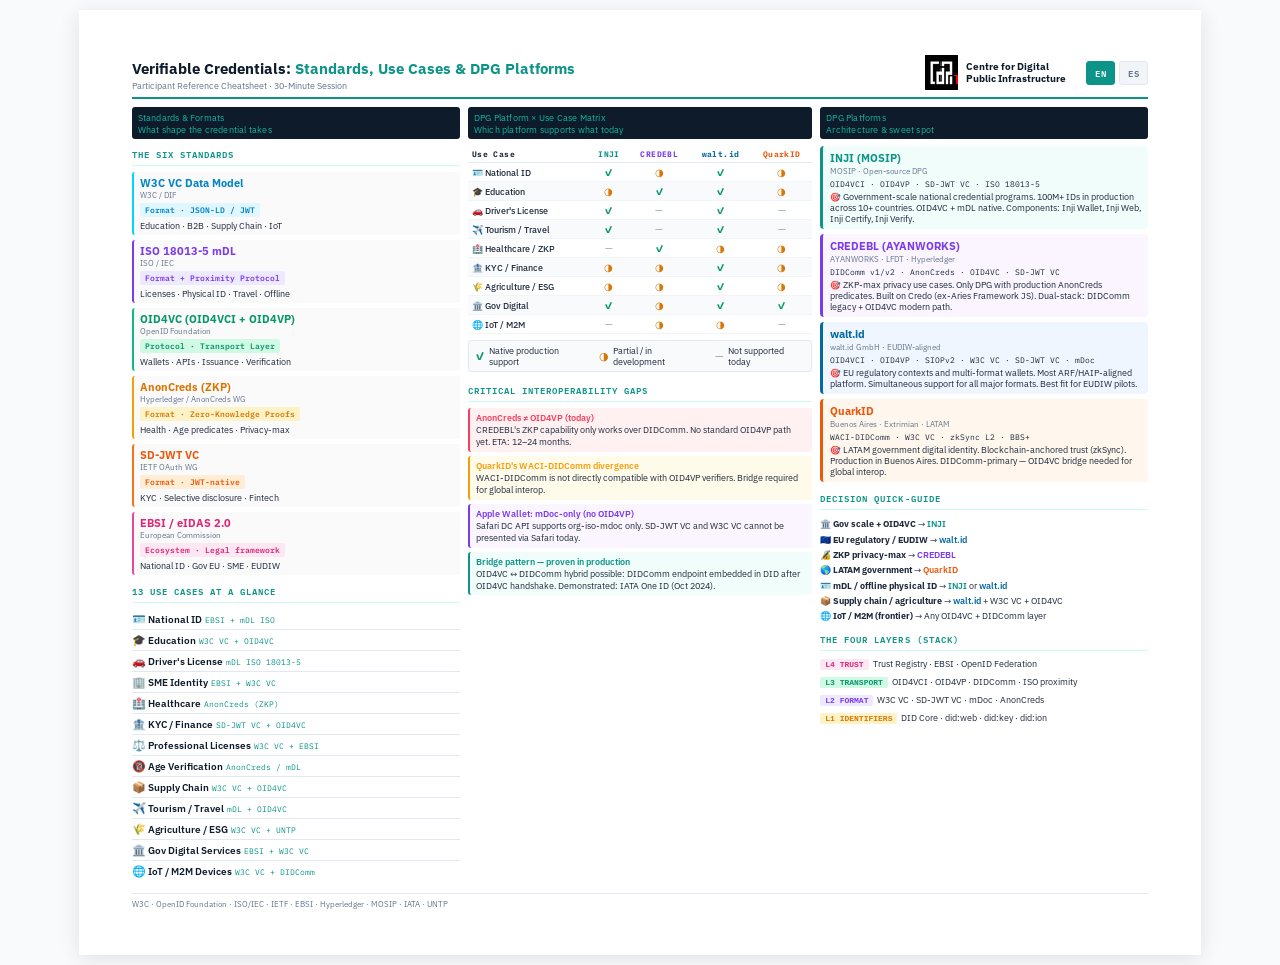
==== vc-cheatsheet.html @ 3234100b "init" ====
<!DOCTYPE html>
<html lang="en">
<head>
<meta charset="UTF-8">
<meta name="viewport" content="width=device-width, initial-scale=1.0">
<title>VC Ecosystem Cheatsheet</title>
<link rel="stylesheet" href="cheatsheet.css">
</head>
<body>
<div class="page">

  <!-- Header -->
  <div class="page-header">
    <div>
      <h1 data-i18n-html="headerTitle">Verifiable Credentials: <span>Standards, Use Cases &amp; DPG Platforms</span></h1>
      <div class="subtitle" data-i18n="headerSubtitle">Participant Reference Cheatsheet · 30-Minute Session</div>
    </div>
    <div style="display:flex;align-items:center;gap:8px;">
      <img src="[data-uri]" style="height:36px;image-rendering:pixelated;" alt="CDPI Logo">
      <div style="font-size:10px;font-weight:700;color:#0D1B2A;line-height:1.2;font-family:'IBM Plex Sans',sans-serif;">Centre for Digital<br>Public Infrastructure</div>
      <div class="lang-switcher">
        <button class="lang-btn active" data-lang="en" onclick="setLanguage('en')">EN</button>
        <button class="lang-btn" data-lang="es" onclick="setLanguage('es')">ES</button>
      </div>
    </div>
  </div>

  <!-- Body -->
  <div class="body-grid">

    <!-- COL 1: Standards + Use Cases -->
    <div>
      <div class="col-header"><span data-i18n="col1Header">Standards &amp; Formats</span><span data-i18n="col1HeaderSub">What shape the credential takes</span></div>

      <div class="section-title" data-i18n="sixStandardsTitle">The Six Standards</div>

      <div class="std-card c-w3c">
        <div class="std-name">W3C VC Data Model</div>
        <div class="std-org">W3C / DIF</div>
        <div class="std-tag">Format · JSON-LD / JWT</div>
        <div class="std-best" data-i18n="w3cBest">Education · B2B · Supply Chain · IoT</div>
      </div>
      <div class="std-card c-mdoc">
        <div class="std-name">ISO 18013-5 mDL</div>
        <div class="std-org">ISO / IEC</div>
        <div class="std-tag">Format + Proximity Protocol</div>
        <div class="std-best" data-i18n="mdocBest">Licenses · Physical ID · Travel · Offline</div>
      </div>
      <div class="std-card c-oidc">
        <div class="std-name">OID4VC (OID4VCI + OID4VP)</div>
        <div class="std-org">OpenID Foundation</div>
        <div class="std-tag">Protocol · Transport Layer</div>
        <div class="std-best" data-i18n="oidcBest">Wallets · APIs · Issuance · Verification</div>
      </div>
      <div class="std-card c-anon">
        <div class="std-name">AnonCreds (ZKP)</div>
        <div class="std-org">Hyperledger / AnonCreds WG</div>
        <div class="std-tag">Format · Zero-Knowledge Proofs</div>
        <div class="std-best" data-i18n="anonBest">Health · Age predicates · Privacy-max</div>
      </div>
      <div class="std-card c-sdjwt">
        <div class="std-name">SD-JWT VC</div>
        <div class="std-org">IETF OAuth WG</div>
        <div class="std-tag">Format · JWT-native</div>
        <div class="std-best" data-i18n="sdjwtBest">KYC · Selective disclosure · Fintech</div>
      </div>
      <div class="std-card c-ebsi">
        <div class="std-name">EBSI / eIDAS 2.0</div>
        <div class="std-org">European Commission</div>
        <div class="std-tag">Ecosystem · Legal framework</div>
        <div class="std-best" data-i18n="ebsiBest">National ID · Gov EU · SME · EUDIW</div>
      </div>

      <div class="section-title" style="margin-top:8px" data-i18n="useCasesTitle">13 Use Cases at a Glance</div>

      <div class="uc-row"><span class="uc-icon">🪪</span><span class="uc-name" data-i18n="ucNationalId">National ID</span><span class="uc-std">EBSI + mDL ISO</span></div>
      <div class="uc-row"><span class="uc-icon">🎓</span><span class="uc-name" data-i18n="ucEducation">Education</span><span class="uc-std">W3C VC + OID4VC</span></div>
      <div class="uc-row"><span class="uc-icon">🚗</span><span class="uc-name" data-i18n="ucDriverLicense">Driver's License</span><span class="uc-std">mDL ISO 18013-5</span></div>
      <div class="uc-row"><span class="uc-icon">🏢</span><span class="uc-name" data-i18n="ucSME">SME Identity</span><span class="uc-std">EBSI + W3C VC</span></div>
      <div class="uc-row"><span class="uc-icon">🏥</span><span class="uc-name" data-i18n="ucHealthcare">Healthcare</span><span class="uc-std">AnonCreds (ZKP)</span></div>
      <div class="uc-row"><span class="uc-icon">🏦</span><span class="uc-name" data-i18n="ucKYC">KYC / Finance</span><span class="uc-std">SD-JWT VC + OID4VC</span></div>
      <div class="uc-row"><span class="uc-icon">⚖️</span><span class="uc-name" data-i18n="ucProfLicenses">Professional Licenses</span><span class="uc-std">W3C VC + EBSI</span></div>
      <div class="uc-row"><span class="uc-icon">🔞</span><span class="uc-name" data-i18n="ucAgeVerif">Age Verification</span><span class="uc-std">AnonCreds / mDL</span></div>
      <div class="uc-row"><span class="uc-icon">📦</span><span class="uc-name" data-i18n="ucSupplyChain">Supply Chain</span><span class="uc-std">W3C VC + OID4VC</span></div>
      <div class="uc-row"><span class="uc-icon">✈️</span><span class="uc-name" data-i18n="ucTourism">Tourism / Travel</span><span class="uc-std">mDL + OID4VC</span></div>
      <div class="uc-row"><span class="uc-icon">🌾</span><span class="uc-name" data-i18n="ucAgriculture">Agriculture / ESG</span><span class="uc-std">W3C VC + UNTP</span></div>
      <div class="uc-row"><span class="uc-icon">🏛️</span><span class="uc-name" data-i18n="ucGovDigital">Gov Digital Services</span><span class="uc-std">EBSI + W3C VC</span></div>
      <div class="uc-row"><span class="uc-icon">🌐</span><span class="uc-name" data-i18n="ucIoT">IoT / M2M Devices</span><span class="uc-std">W3C VC + DIDComm</span></div>
    </div>

    <!-- COL 2: Matrix -->
    <div>
      <div class="col-header"><span data-i18n="col2Header">DPG Platform × Use Case Matrix</span><span data-i18n="col2HeaderSub">Which platform supports what today</span></div>
      <div class="matrix-wrap">
        <table class="matrix">
          <thead>
            <tr>
              <th style="text-align:left" data-i18n="matrixUseCase">Use Case</th>
              <th class="th-inji">INJI</th>
              <th class="th-credebl">CREDEBL</th>
              <th class="th-walt">walt.id</th>
              <th class="th-quark">QuarkID</th>
            </tr>
          </thead>
          <tbody>
            <tr><td data-i18n="matrixNationalId">🪪 National ID</td>         <td class="ck">✓</td><td class="pr">◑</td><td class="ck">✓</td><td class="pr">◑</td></tr>
            <tr><td data-i18n="matrixEducation">🎓 Education</td>             <td class="pr">◑</td><td class="ck">✓</td><td class="ck">✓</td><td class="pr">◑</td></tr>
            <tr><td data-i18n="matrixDriverLicense">🚗 Driver's License</td>  <td class="ck">✓</td><td class="no">—</td><td class="ck">✓</td><td class="no">—</td></tr>
            <tr><td data-i18n="matrixTourism">✈️ Tourism / Travel</td>        <td class="ck">✓</td><td class="no">—</td><td class="ck">✓</td><td class="no">—</td></tr>
            <tr><td data-i18n="matrixHealthcare">🏥 Healthcare / ZKP</td>     <td class="no">—</td><td class="ck">✓</td><td class="pr">◑</td><td class="pr">◑</td></tr>
            <tr><td data-i18n="matrixKYC">🏦 KYC / Finance</td>              <td class="pr">◑</td><td class="pr">◑</td><td class="ck">✓</td><td class="pr">◑</td></tr>
            <tr><td data-i18n="matrixAgriculture">🌾 Agriculture / ESG</td>   <td class="pr">◑</td><td class="pr">◑</td><td class="ck">✓</td><td class="pr">◑</td></tr>
            <tr><td data-i18n="matrixGovDigital">🏛️ Gov Digital</td>          <td class="ck">✓</td><td class="pr">◑</td><td class="ck">✓</td><td class="ck">✓</td></tr>
            <tr><td data-i18n="matrixIoT">🌐 IoT / M2M</td>                  <td class="no">—</td><td class="pr">◑</td><td class="pr">◑</td><td class="no">—</td></tr>
          </tbody>
        </table>
        <div class="legend-row">
          <div class="legend-item"><span class="ck" style="font-size:11px">✓</span> <span data-i18n="legendNative">Native production support</span></div>
          <div class="legend-item"><span class="pr" style="font-size:11px">◑</span> <span data-i18n="legendPartial">Partial / in development</span></div>
          <div class="legend-item"><span class="no" style="font-size:11px">—</span> <span data-i18n="legendNot">Not supported today</span></div>
        </div>
      </div>

      <div class="section-title" style="margin-top:10px" data-i18n="gapsTitle">Critical Interoperability Gaps</div>

      <div class="gap-box gap-rose">
        <div class="gap-title" data-i18n="gap1Title">AnonCreds ≠ OID4VP (today)</div>
        <div class="gap-body" data-i18n="gap1Body">CREDEBL's ZKP capability only works over DIDComm. No standard OID4VP path yet. ETA: 12–24 months.</div>
      </div>
      <div class="gap-box gap-amber">
        <div class="gap-title" data-i18n="gap2Title">QuarkID's WACI-DIDComm divergence</div>
        <div class="gap-body" data-i18n="gap2Body">WACI-DIDComm is not directly compatible with OID4VP verifiers. Bridge required for global interop.</div>
      </div>
      <div class="gap-box gap-purple">
        <div class="gap-title" data-i18n="gap3Title">Apple Wallet: mDoc-only (no OID4VP)</div>
        <div class="gap-body" data-i18n="gap3Body">Safari DC API supports org-iso-mdoc only. SD-JWT VC and W3C VC cannot be presented via Safari today.</div>
      </div>
      <div class="gap-box gap-teal">
        <div class="gap-title" data-i18n="gap4Title">Bridge pattern — proven in production</div>
        <div class="gap-body" data-i18n="gap4Body">OID4VC ↔ DIDComm hybrid possible: DIDComm endpoint embedded in DID after OID4VC handshake. Demonstrated: IATA One ID (Oct 2024).</div>
      </div>
    </div>

    <!-- COL 3: DPG Platforms + Decision guide -->
    <div>
      <div class="col-header"><span data-i18n="col3Header">DPG Platforms</span><span data-i18n="col3HeaderSub">Architecture &amp; sweet spot</span></div>

      <div class="dpg-card dpg-inji">
        <div class="dpg-name">INJI (MOSIP)</div>
        <div class="dpg-org">MOSIP · Open-source DPG</div>
        <div class="dpg-stack">OID4VCI · OID4VP · SD-JWT VC · ISO 18013-5</div>
        <div class="dpg-sweet" data-i18n="injiSweet">🎯 Government-scale national credential programs. 100M+ IDs in production across 10+ countries. OID4VC + mDL native. Components: Inji Wallet, Inji Web, Inji Certify, Inji Verify.</div>
      </div>

      <div class="dpg-card dpg-credebl">
        <div class="dpg-name">CREDEBL (AYANWORKS)</div>
        <div class="dpg-org">AYANWORKS · LFDT · Hyperledger</div>
        <div class="dpg-stack">DIDComm v1/v2 · AnonCreds · OID4VC · SD-JWT VC</div>
        <div class="dpg-sweet" data-i18n="credeblSweet">🎯 ZKP-max privacy use cases. Only DPG with production AnonCreds predicates. Built on Credo (ex-Aries Framework JS). Dual-stack: DIDComm legacy + OID4VC modern path.</div>
      </div>

      <div class="dpg-card dpg-walt">
        <div class="dpg-name">walt.id</div>
        <div class="dpg-org">walt.id GmbH · EUDIW-aligned</div>
        <div class="dpg-stack">OID4VCI · OID4VP · SIOPv2 · W3C VC · SD-JWT VC · mDoc</div>
        <div class="dpg-sweet" data-i18n="waltSweet">🎯 EU regulatory contexts and multi-format wallets. Most ARF/HAIP-aligned platform. Simultaneous support for all major formats. Best fit for EUDIW pilots.</div>
      </div>

      <div class="dpg-card dpg-quark">
        <div class="dpg-name">QuarkID</div>
        <div class="dpg-org">Buenos Aires · Extrimian · LATAM</div>
        <div class="dpg-stack">WACI-DIDComm · W3C VC · zkSync L2 · BBS+</div>
        <div class="dpg-sweet" data-i18n="quarkSweet">🎯 LATAM government digital identity. Blockchain-anchored trust (zkSync). Production in Buenos Aires. DIDComm-primary — OID4VC bridge needed for global interop.</div>
      </div>

      <div class="section-title" style="margin-top:8px" data-i18n="decisionTitle">Decision Quick-Guide</div>

      <div style="font-size: 9px; line-height: 1.7; color: var(--dgray);">
        <div data-i18n-html="d1">🏛️ <strong>Gov scale + OID4VC</strong> → <span style="color:var(--inji);font-weight:600">INJI</span></div>
        <div data-i18n-html="d2">🇪🇺 <strong>EU regulatory / EUDIW</strong> → <span style="color:var(--walt);font-weight:600">walt.id</span></div>
        <div data-i18n-html="d3">🔏 <strong>ZKP privacy-max</strong> → <span style="color:var(--credebl);font-weight:600">CREDEBL</span></div>
        <div data-i18n-html="d4">🌎 <strong>LATAM government</strong> → <span style="color:var(--quark);font-weight:600">QuarkID</span></div>
        <div data-i18n-html="d5">🪪 <strong>mDL / offline physical ID</strong> → <span style="color:var(--inji);font-weight:600">INJI</span> or <span style="color:var(--walt);font-weight:600">walt.id</span></div>
        <div data-i18n-html="d6">📦 <strong>Supply chain / agriculture</strong> → <span style="color:var(--walt);font-weight:600">walt.id</span> + W3C VC + OID4VC</div>
        <div data-i18n-html="d7">🌐 <strong>IoT / M2M (frontier)</strong> → Any OID4VC + DIDComm layer</div>
      </div>

      <div class="section-title" style="margin-top:8px" data-i18n="stackTitle">The Four Layers (Stack)</div>
      <div style="font-size:9px; line-height:1.65;">
        <div style="margin-bottom:3px"><span style="background:#fce7f3;color:#db2777;padding:1px 5px;border-radius:2px;font-family:monospace;font-size:8px;font-weight:600">L4 TRUST</span> &nbsp;<span data-i18n="l4text">Trust Registry · EBSI · OpenID Federation</span></div>
        <div style="margin-bottom:3px"><span style="background:#d1fae5;color:#059669;padding:1px 5px;border-radius:2px;font-family:monospace;font-size:8px;font-weight:600">L3 TRANSPORT</span> &nbsp;<span data-i18n="l3text">OID4VCI · OID4VP · DIDComm · ISO proximity</span></div>
        <div style="margin-bottom:3px"><span style="background:#ede9fe;color:#7c3aed;padding:1px 5px;border-radius:2px;font-family:monospace;font-size:8px;font-weight:600">L2 FORMAT</span> &nbsp;<span data-i18n="l2text">W3C VC · SD-JWT VC · mDoc · AnonCreds</span></div>
        <div><span style="background:#fef3c7;color:#d97706;padding:1px 5px;border-radius:2px;font-family:monospace;font-size:8px;font-weight:600">L1 IDENTIFIERS</span> &nbsp;<span data-i18n="l1text">DID Core · did:web · did:key · did:ion</span></div>
      </div>
    </div>

  </div><!-- /body-grid -->

  <!-- Footer -->
  <div class="page-footer">
    <span data-i18n="footer">W3C · OpenID Foundation · ISO/IEC · IETF · EBSI · Hyperledger · MOSIP · IATA · UNTP</span>
  </div>

</div><!-- /page -->
<script src="cheatsheet.js"></script>
</body>
</html>
---- cheatsheet.css ----
@import url('https://fonts.googleapis.com/css2?family=IBM+Plex+Mono:wght@400;600&family=IBM+Plex+Sans:wght@300;400;600;700&display=swap');

:root {
  --navy: #0D1B2A; --teal: #0D9488; --teal2: #14B8A6; --mint: #ccfbf1;
  --white: #ffffff; --off: #f0fdf9; --lgray: #e2e8f0; --gray: #64748b;
  --dgray: #1e293b; --amber: #f59e0b; --rose: #f43f5e;
  --purple: #7c3aed; --orange: #ea580c; --blue: #0369a1; --green: #10b981;
  --inji: #0D9488; --credebl: #7c3aed; --walt: #0369a1; --quark: #ea580c;
}

* { margin: 0; padding: 0; box-sizing: border-box; }

body {
  font-family: 'IBM Plex Sans', sans-serif;
  background: #f8fafc;
  color: var(--dgray);
  font-size: 11px;
}

@media print {
  body { background: white; }
  .page { box-shadow: none !important; }
  .lang-switcher { display: none !important; }
}

.page {
  width: 297mm; min-height: 210mm;
  margin: 10px auto; padding: 12mm 14mm;
  background: white;
  box-shadow: 0 4px 20px rgba(0,0,0,0.1);
  display: grid;
  grid-template-rows: auto 1fr;
  gap: 8px;
}

/* ── Header ── */
.page-header {
  display: flex; justify-content: space-between; align-items: flex-end;
  padding-bottom: 6px; border-bottom: 2px solid var(--teal);
}
.page-header h1 { font-size: 15px; font-weight: 700; color: var(--navy); }
.page-header h1 span { color: var(--teal); }
.page-header .subtitle { font-size: 9px; color: var(--gray); margin-top: 2px; }
.logo-placeholder {
  border: 1px dashed var(--lgray); padding: 4px 10px; border-radius: 4px;
  font-size: 8px; color: var(--gray); font-family: 'IBM Plex Mono', monospace;
  text-transform: uppercase; letter-spacing: 0.1em;
}

/* ── Lang switcher ── */
.lang-switcher {
  display: flex; gap: 4px; align-items: center; margin-left: 12px;
}
.lang-btn {
  background: #f1f5f9; border: 1px solid var(--lgray); border-radius: 3px;
  color: var(--gray); font-family: 'IBM Plex Mono', monospace; font-size: 9px;
  font-weight: 600; padding: 3px 8px; cursor: pointer; transition: all 0.15s;
  letter-spacing: 0.06em;
}
.lang-btn:hover { border-color: var(--teal); color: var(--teal); }
.lang-btn.active { background: var(--teal); border-color: var(--teal); color: white; }

/* ── 3-col main layout ── */
.body-grid {
  display: grid;
  grid-template-columns: 1fr 1.05fr 1fr;
  gap: 8px;
}

/* ── Section titles ── */
.section-title {
  font-family: 'IBM Plex Mono', monospace;
  font-size: 8.5px; font-weight: 600; letter-spacing: 0.12em;
  text-transform: uppercase; color: var(--teal);
  border-bottom: 1px solid var(--mint);
  padding-bottom: 3px; margin-bottom: 6px;
}

/* ── Standards cards ── */
.std-card {
  border-left: 2.5px solid; border-radius: 3px;
  padding: 4px 6px; margin-bottom: 5px;
  background: #fafafa;
}
.std-name { font-size: 11px; font-weight: 700; }
.std-org  { font-size: 8px; color: var(--gray); margin-bottom: 2px; }
.std-tag  { display: inline-block; font-family: 'IBM Plex Mono', monospace; font-size: 7.5px; font-weight: 600; padding: 1px 5px; border-radius: 2px; margin-bottom: 3px; }
.std-best { font-size: 9px; color: var(--dgray); }

.c-w3c    { border-color: #00d4ff; }
.c-w3c    .std-name { color: #0284c7; }
.c-w3c    .std-tag  { background: #e0f7ff; color: #0284c7; }
.c-mdoc   { border-color: #7c3aed; }
.c-mdoc   .std-name { color: #7c3aed; }
.c-mdoc   .std-tag  { background: #ede9fe; color: #7c3aed; }
.c-oidc   { border-color: #10b981; }
.c-oidc   .std-name { color: #059669; }
.c-oidc   .std-tag  { background: #d1fae5; color: #059669; }
.c-anon   { border-color: #f59e0b; }
.c-anon   .std-name { color: #d97706; }
.c-anon   .std-tag  { background: #fef3c7; color: #d97706; }
.c-sdjwt  { border-color: #f97316; }
.c-sdjwt  .std-name { color: #ea580c; }
.c-sdjwt  .std-tag  { background: #ffedd5; color: #ea580c; }
.c-ebsi   { border-color: #ec4899; }
.c-ebsi   .std-name { color: #db2777; }
.c-ebsi   .std-tag  { background: #fce7f3; color: #db2777; }

/* ── Use case list ── */
.uc-row {
  display: grid; grid-template-columns: 1.4em auto 1fr;
  gap: 3px; align-items: baseline;
  padding: 3px 0; border-bottom: 1px solid var(--lgray);
  font-size: 9.5px;
}
.uc-row:last-child { border-bottom: none; }
.uc-icon { font-size: 11px; }
.uc-name { font-weight: 600; color: var(--navy); white-space: nowrap; }
.uc-std  { font-family: 'IBM Plex Mono', monospace; font-size: 8px; color: var(--teal); }

/* ── Matrix table ── */
.matrix-wrap { overflow: visible; }
.matrix { width: 100%; border-collapse: collapse; font-size: 9px; }
.matrix thead th {
  padding: 3px 4px; text-align: center;
  font-family: 'IBM Plex Mono', monospace; font-size: 8px;
  font-weight: 700; letter-spacing: 0.05em;
  border-bottom: 1.5px solid var(--lgray);
  white-space: nowrap;
}
.matrix thead th:first-child { text-align: left; }
.matrix tbody td {
  padding: 2.5px 4px; border-bottom: 1px solid #f1f5f9;
  text-align: center; font-size: 10px;
}
.matrix tbody td:first-child {
  text-align: left; font-size: 9px; font-weight: 500; color: var(--dgray);
  white-space: nowrap;
}
.matrix tbody tr:nth-child(even) td { background: #f8fafc; }
.ck  { color: #059669; font-weight: 700; }
.pr  { color: #d97706; }
.no  { color: #94a3b8; }

.th-inji    { color: var(--inji) !important; }
.th-credebl { color: var(--credebl) !important; }
.th-walt    { color: var(--walt) !important; }
.th-quark   { color: var(--quark) !important; }

/* ── DPG cards ── */
.dpg-card {
  border-radius: 4px; padding: 5px 7px; margin-bottom: 5px;
  border-left: 3px solid;
}
.dpg-name { font-size: 11px; font-weight: 700; margin-bottom: 1px; }
.dpg-org  { font-size: 8px; color: var(--gray); }
.dpg-stack { font-family: 'IBM Plex Mono', monospace; font-size: 7.5px; margin: 3px 0 2px; color: var(--dgray); }
.dpg-sweet { font-size: 8.5px; color: var(--dgray); }
.dpg-inji    { border-color: var(--inji); background: #f0fdfa; }
.dpg-credebl { border-color: var(--credebl); background: #faf5ff; }
.dpg-walt    { border-color: var(--walt); background: #eff6ff; }
.dpg-quark   { border-color: var(--quark); background: #fff7ed; }
.dpg-inji    .dpg-name { color: var(--inji); }
.dpg-credebl .dpg-name { color: var(--credebl); }
.dpg-walt    .dpg-name { color: var(--walt); }
.dpg-quark   .dpg-name { color: var(--quark); }

/* ── Gap boxes ── */
.gap-box {
  border-radius: 3px; padding: 4px 6px; margin-bottom: 4px;
  border-left: 2.5px solid;
}
.gap-title { font-weight: 600; font-size: 9px; margin-bottom: 1px; }
.gap-body  { font-size: 8.5px; color: var(--dgray); line-height: 1.4; }
.gap-rose   { border-color: var(--rose); background: #fff1f2; }
.gap-rose   .gap-title { color: var(--rose); }
.gap-amber  { border-color: var(--amber); background: #fffbeb; }
.gap-amber  .gap-title { color: var(--amber); }
.gap-purple { border-color: var(--purple); background: #faf5ff; }
.gap-purple .gap-title { color: var(--purple); }
.gap-teal   { border-color: var(--teal); background: #f0fdfa; }
.gap-teal   .gap-title { color: var(--teal); }

/* ── Legend ── */
.legend-row {
  display: flex; gap: 12px; align-items: center;
  padding: 4px 6px; background: #f8fafc; border-radius: 3px;
  margin-top: 6px; font-size: 9px; border: 1px solid var(--lgray);
}
.legend-item { display: flex; align-items: center; gap: 4px; }

/* ── Footer ── */
.page-footer {
  grid-column: 1/-1; display: flex; justify-content: space-between;
  align-items: center; padding-top: 5px;
  border-top: 1px solid var(--lgray); font-size: 8px; color: var(--gray);
  margin-top: 4px;
}

/* ── Column headers ── */
.col-header {
  background: var(--navy); color: white; border-radius: 3px;
  padding: 4px 6px; font-size: 10px; font-weight: 700;
  margin-bottom: 7px; letter-spacing: 0.02em;
}
.col-header span { color: var(--teal2); font-size: 8.5px; font-weight: 400; display: block; margin-top: 1px; }
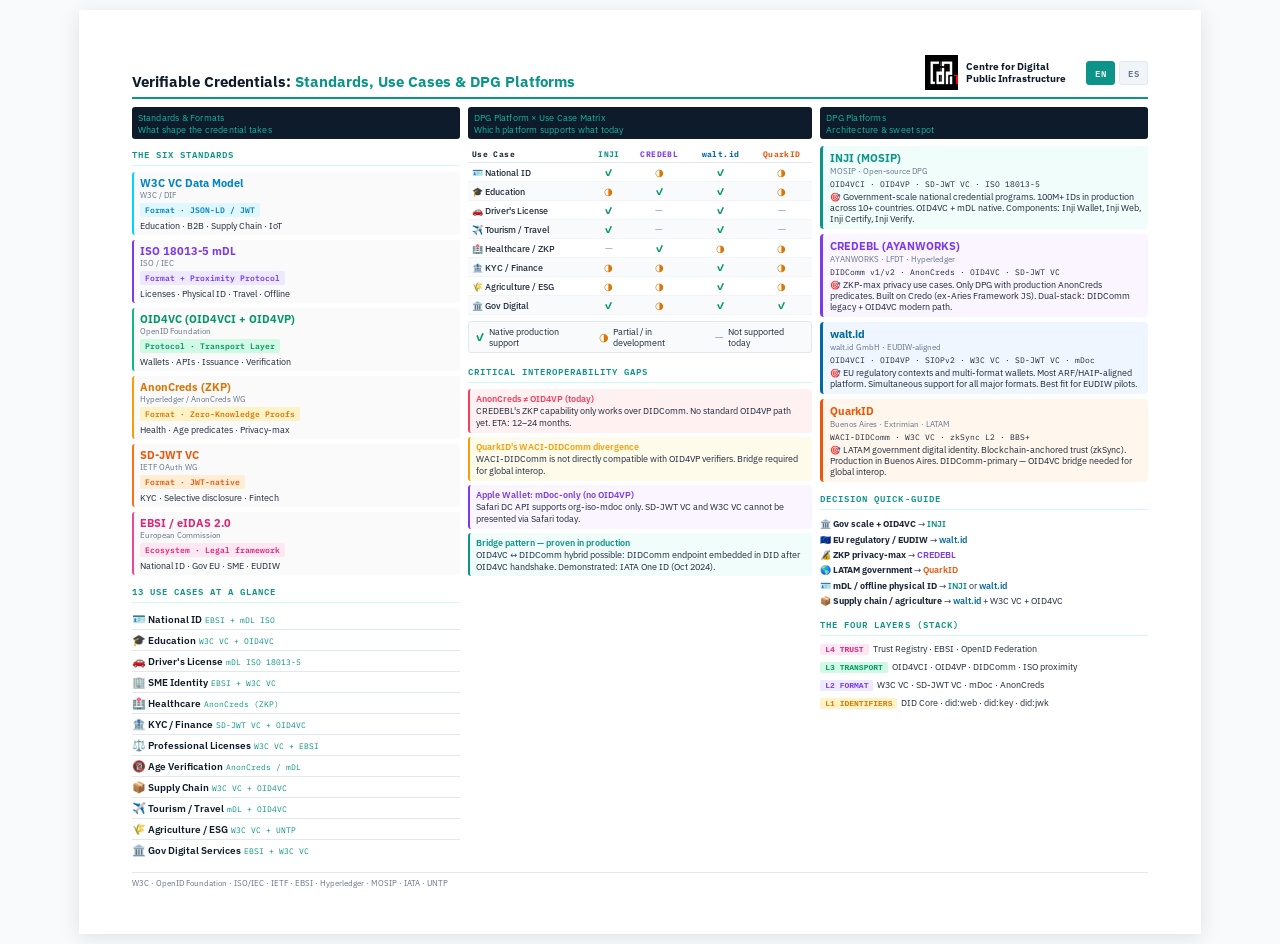
==== commit fe63711e: "new changes" ====
--- a/vc-cheatsheet.html
+++ b/vc-cheatsheet.html
@@ -13,7 +13,7 @@
   <div class="page-header">
     <div>
       <h1 data-i18n-html="headerTitle">Verifiable Credentials: <span>Standards, Use Cases &amp; DPG Platforms</span></h1>
-      <div class="subtitle" data-i18n="headerSubtitle">Participant Reference Cheatsheet · 30-Minute Session</div>
+      
     </div>
     <div style="display:flex;align-items:center;gap:8px;">
       <img src="[data-uri]" style="height:36px;image-rendering:pixelated;" alt="CDPI Logo">
@@ -71,7 +71,7 @@
         <div class="std-best" data-i18n="ebsiBest">National ID · Gov EU · SME · EUDIW</div>
       </div>
 
-      <div class="section-title" style="margin-top:8px" data-i18n="useCasesTitle">13 Use Cases at a Glance</div>
+      <div class="section-title" style="margin-top:8px" data-i18n="useCasesTitle">12 Use Cases at a Glance</div>
 
       <div class="uc-row"><span class="uc-icon">🪪</span><span class="uc-name" data-i18n="ucNationalId">National ID</span><span class="uc-std">EBSI + mDL ISO</span></div>
       <div class="uc-row"><span class="uc-icon">🎓</span><span class="uc-name" data-i18n="ucEducation">Education</span><span class="uc-std">W3C VC + OID4VC</span></div>
@@ -84,8 +84,7 @@
       <div class="uc-row"><span class="uc-icon">📦</span><span class="uc-name" data-i18n="ucSupplyChain">Supply Chain</span><span class="uc-std">W3C VC + OID4VC</span></div>
       <div class="uc-row"><span class="uc-icon">✈️</span><span class="uc-name" data-i18n="ucTourism">Tourism / Travel</span><span class="uc-std">mDL + OID4VC</span></div>
       <div class="uc-row"><span class="uc-icon">🌾</span><span class="uc-name" data-i18n="ucAgriculture">Agriculture / ESG</span><span class="uc-std">W3C VC + UNTP</span></div>
-      <div class="uc-row"><span class="uc-icon">🏛️</span><span class="uc-name" data-i18n="ucGovDigital">Gov Digital Services</span><span class="uc-std">EBSI + W3C VC</span></div>
-      <div class="uc-row"><span class="uc-icon">🌐</span><span class="uc-name" data-i18n="ucIoT">IoT / M2M Devices</span><span class="uc-std">W3C VC + DIDComm</span></div>
+      <div class="uc-row"><span class="uc-icon">🏛️</span><span class="uc-name" data-i18n="ucGovDigital">Gov Digital Services</span><span class="uc-std">EBSI + W3C VC</span></div>      
     </div>
 
     <!-- COL 2: Matrix -->
@@ -111,7 +110,6 @@
             <tr><td data-i18n="matrixKYC">🏦 KYC / Finance</td>              <td class="pr">◑</td><td class="pr">◑</td><td class="ck">✓</td><td class="pr">◑</td></tr>
             <tr><td data-i18n="matrixAgriculture">🌾 Agriculture / ESG</td>   <td class="pr">◑</td><td class="pr">◑</td><td class="ck">✓</td><td class="pr">◑</td></tr>
             <tr><td data-i18n="matrixGovDigital">🏛️ Gov Digital</td>          <td class="ck">✓</td><td class="pr">◑</td><td class="ck">✓</td><td class="ck">✓</td></tr>
-            <tr><td data-i18n="matrixIoT">🌐 IoT / M2M</td>                  <td class="no">—</td><td class="pr">◑</td><td class="pr">◑</td><td class="no">—</td></tr>
           </tbody>
         </table>
         <div class="legend-row">
@@ -181,8 +179,7 @@
         <div data-i18n-html="d3">🔏 <strong>ZKP privacy-max</strong> → <span style="color:var(--credebl);font-weight:600">CREDEBL</span></div>
         <div data-i18n-html="d4">🌎 <strong>LATAM government</strong> → <span style="color:var(--quark);font-weight:600">QuarkID</span></div>
         <div data-i18n-html="d5">🪪 <strong>mDL / offline physical ID</strong> → <span style="color:var(--inji);font-weight:600">INJI</span> or <span style="color:var(--walt);font-weight:600">walt.id</span></div>
-        <div data-i18n-html="d6">📦 <strong>Supply chain / agriculture</strong> → <span style="color:var(--walt);font-weight:600">walt.id</span> + W3C VC + OID4VC</div>
-        <div data-i18n-html="d7">🌐 <strong>IoT / M2M (frontier)</strong> → Any OID4VC + DIDComm layer</div>
+        <div data-i18n-html="d6">📦 <strong>Supply chain / agriculture</strong> → <span style="color:var(--walt);font-weight:600">walt.id</span> + W3C VC + OID4VC</div>       
       </div>
 
       <div class="section-title" style="margin-top:8px" data-i18n="stackTitle">The Four Layers (Stack)</div>
@@ -198,7 +195,7 @@
 
   <!-- Footer -->
   <div class="page-footer">
-    <span data-i18n="footer">W3C · OpenID Foundation · ISO/IEC · IETF · EBSI · Hyperledger · MOSIP · IATA · UNTP</span>
+    <span data-i18n="footer"></span>
   </div>
 
 </div><!-- /page -->
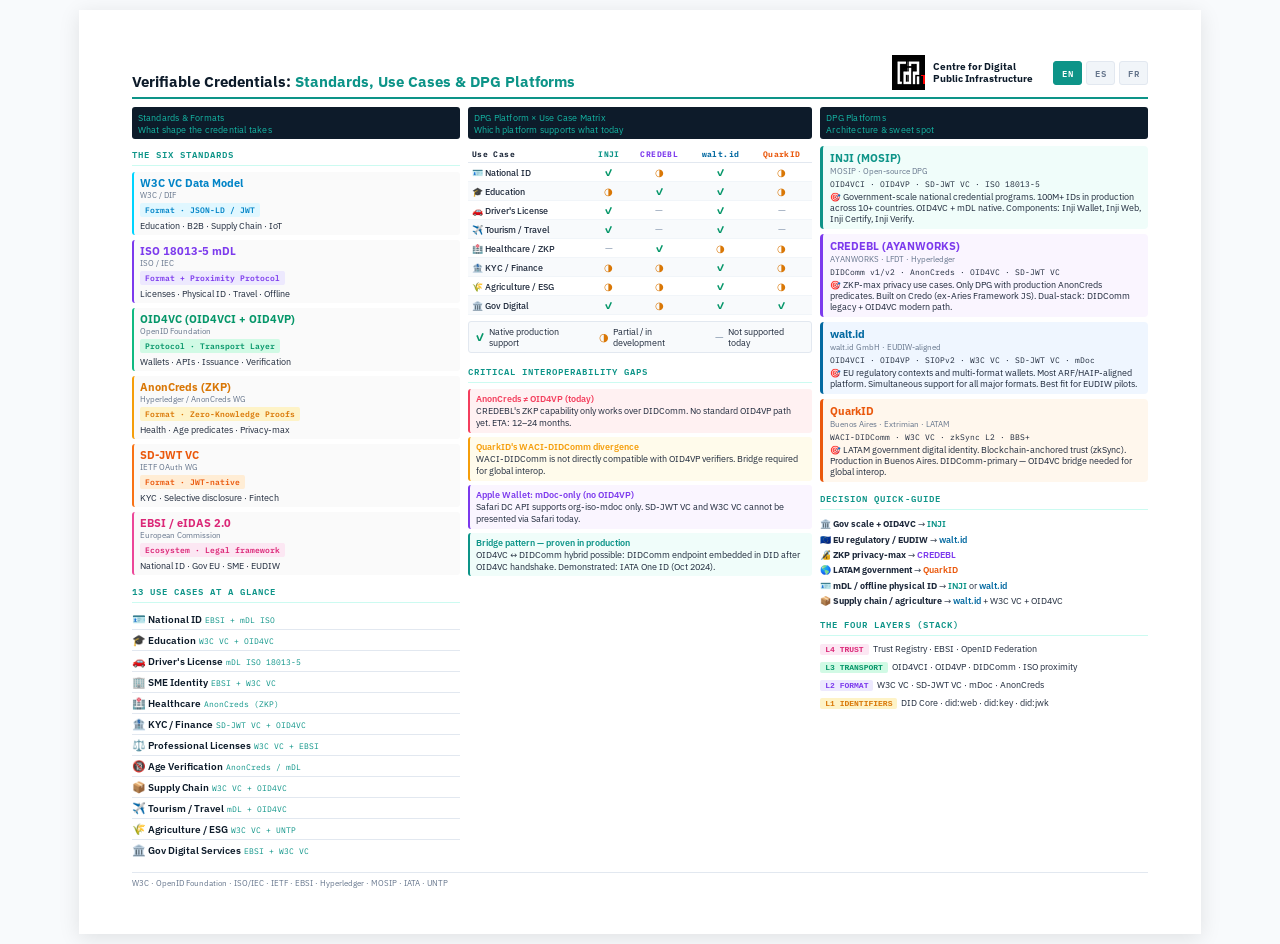
==== commit 8502298a: "data format examples" ====
--- a/vc-cheatsheet.html
+++ b/vc-cheatsheet.html
@@ -21,6 +21,7 @@
       <div class="lang-switcher">
         <button class="lang-btn active" data-lang="en" onclick="setLanguage('en')">EN</button>
         <button class="lang-btn" data-lang="es" onclick="setLanguage('es')">ES</button>
+        <button class="lang-btn" data-lang="fr" onclick="setLanguage('fr')">FR</button>
       </div>
     </div>
   </div>
